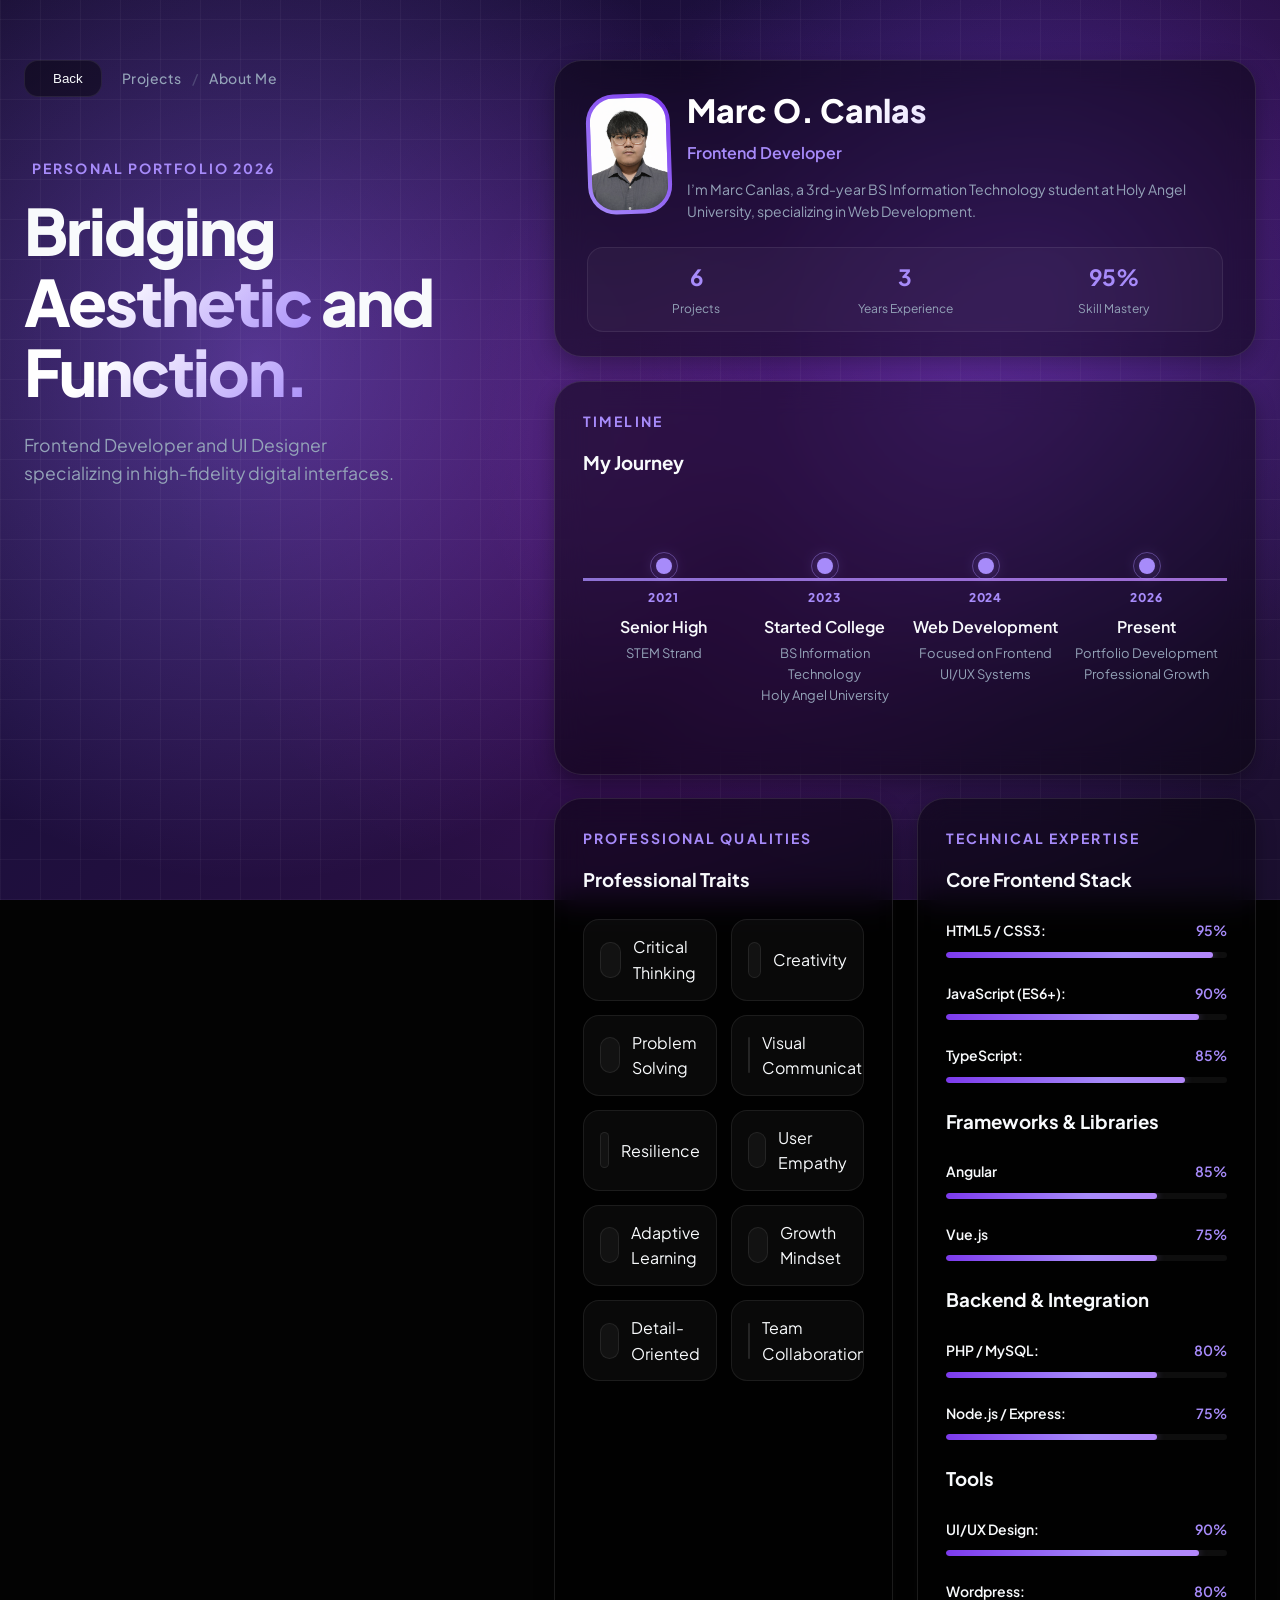
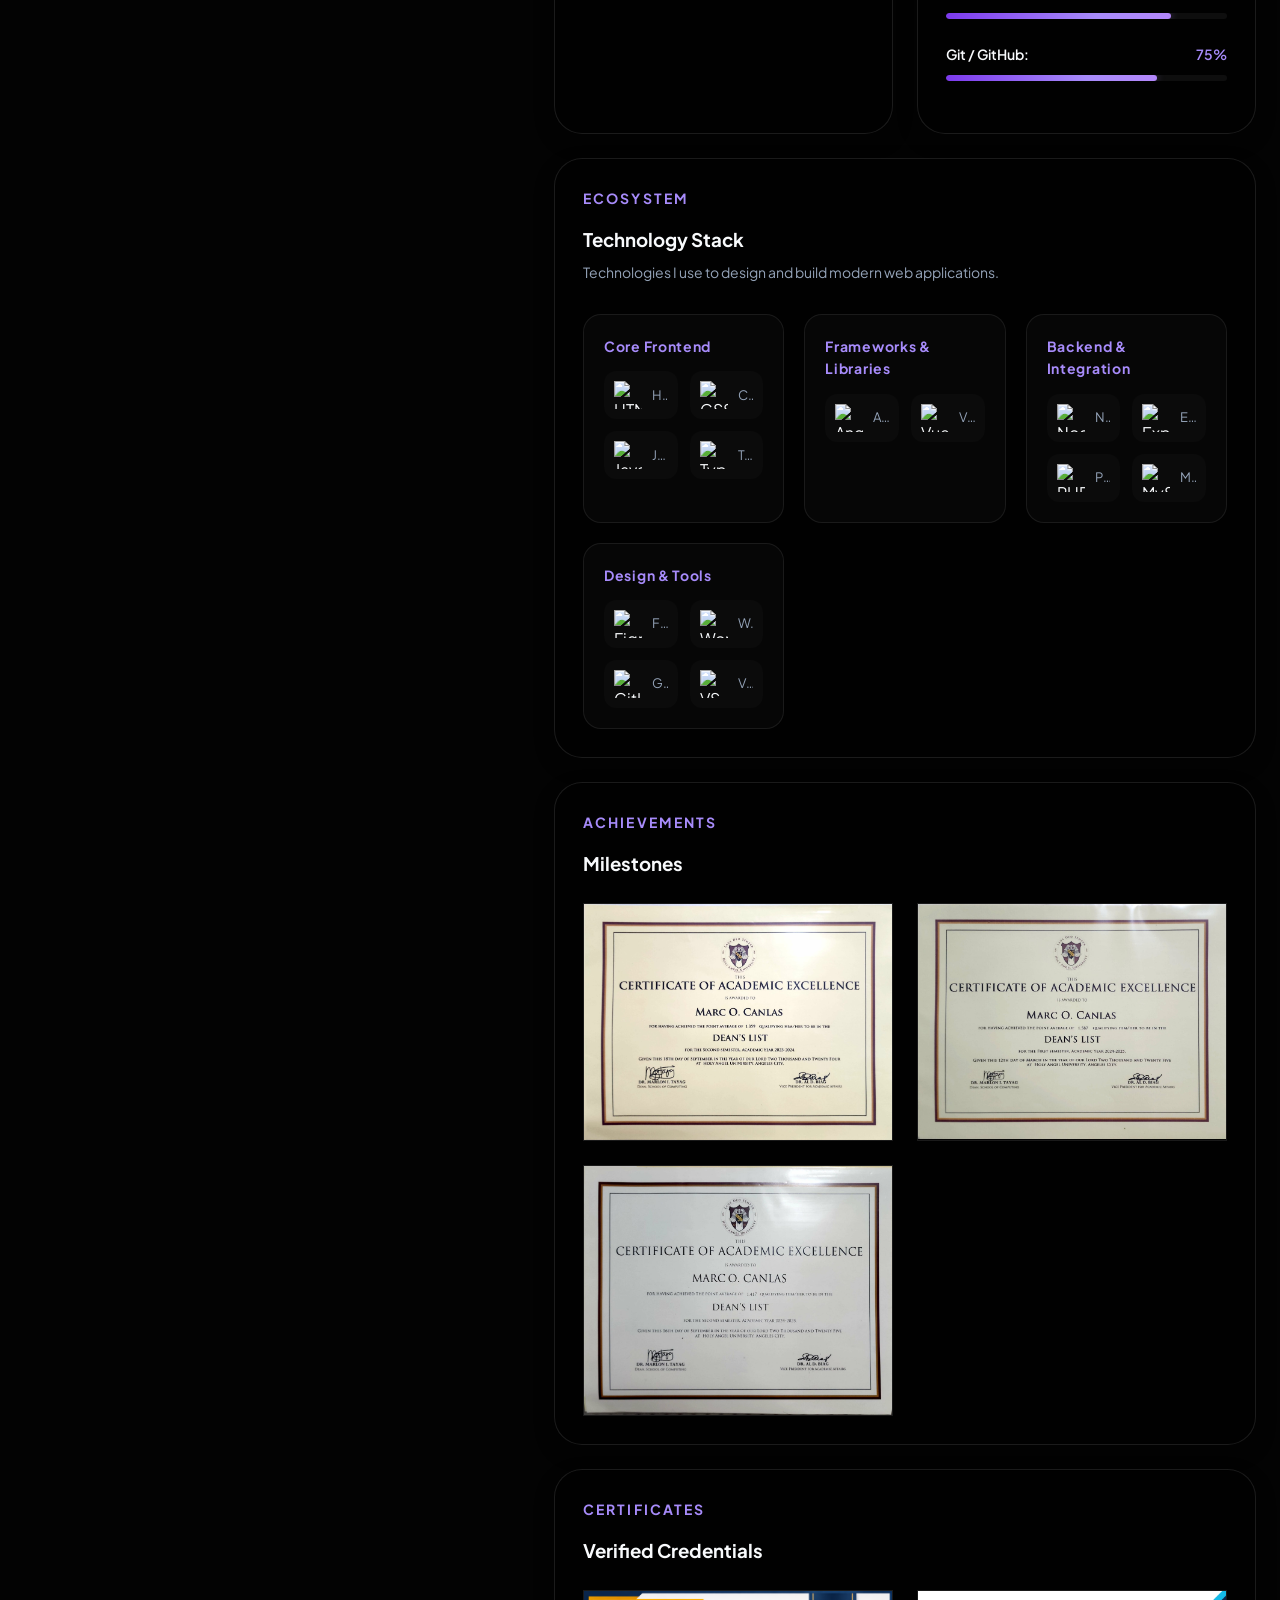
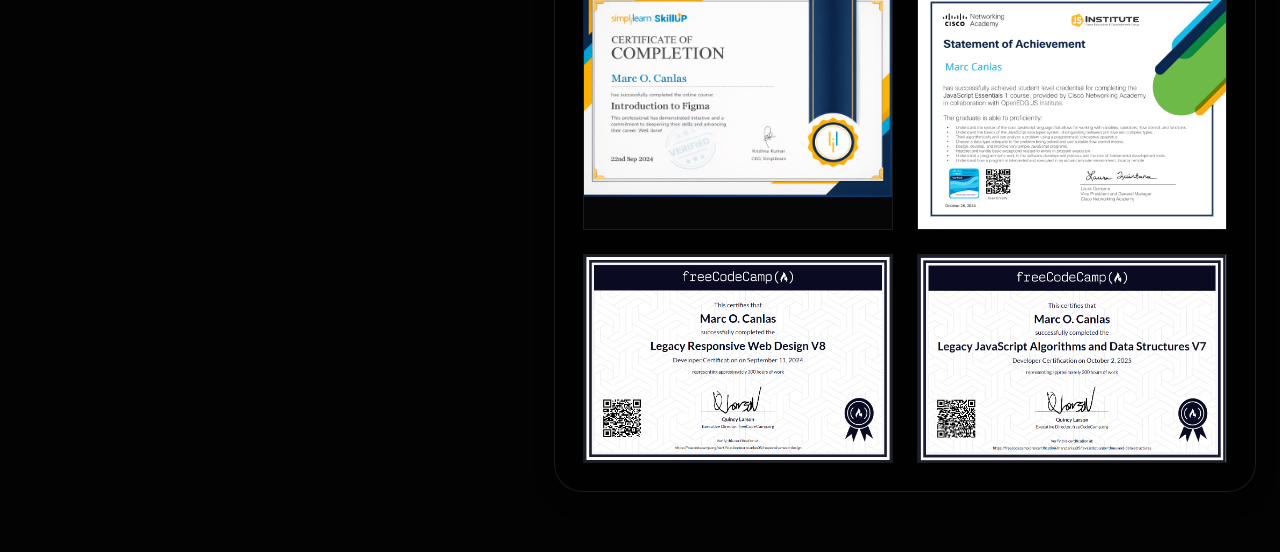
==== profile.html @ a4266c97 "Add files via upload" ====
<!DOCTYPE html>
<html lang="en">
  <head>
    <meta charset="UTF-8">
    <meta name="viewport" content="width=device-width, initial-scale=1.0">
    <title>About Me | Marc Canlas</title>
    <link rel="icon" type="image/png" sizes="64x64" href="img/assets/logo.png">
    <link href="https://fonts.googleapis.com/css2?family=Plus+Jakarta+Sans:wght@300;400;500;600;700;800&family=Inter:wght@400;600&display=swap" rel="stylesheet">
    <script src="https://unpkg.com/lucide@latest"></script>
    <style>
    /* ------------------------- Global & Reset ------------------------- */
      :root {
        --bg: #030303;
        --accent: #a78bfa;
        --accent-glow: rgba(167, 139, 250, 0.4);
        --accent-muted: #7c3aed;
        --accent-soft: rgba(167, 139, 250, 0.05);
        --text-main: #f8fafc;
        --text-dim: #94a3b8;
        --border: rgba(255, 255, 255, 0.08);
        --card-bg: rgba(0, 0, 0, 0.438);
        --transition: all 0.6s cubic-bezier(0.16, 1, 0.3, 1);
      }

      * { margin: 0; padding: 0; box-sizing: border-box; }
      body {
        font-family: 'Plus Jakarta Sans', sans-serif;
        color: var(--text-main);
        background: var(--bg);
        min-height: 100vh;
        line-height: 1.6;
        overflow-x: hidden;
        -webkit-font-smoothing: antialiased;
      }

      /* ------------------------- Animated Background ------------------------- */
      @keyframes gridMove {
        from { background-position: 0 0,0 0,0 0,0 0,0 0,0 0,0 0; }
        to { background-position: 0 0,0 0,0 0,0 0,0 80px,80px 0,0 0; }
      }
      body::before {
        content: "";
        position: fixed; inset:0; z-index:-1;
        background:
          radial-gradient(circle at 82% 30%, rgba(98,45,220,0.342), transparent 35%),
          radial-gradient(circle at 75% 45%, rgba(114,62,234,0.303), transparent 45%),
          radial-gradient(circle at 20% 40%, rgba(139,92,246,0.45), transparent 45%),
          radial-gradient(circle at 50% 50%, rgba(200,0,255,0.15), transparent 60%),
          repeating-linear-gradient(0deg, rgba(255,255,255,0.04) 0 1px, transparent 1px 40px),
          repeating-linear-gradient(90deg, rgba(255,255,255,0.04) 0 1px, transparent 1px 40px),
          linear-gradient(135deg, #140c2c, #1b0f3b, #2a0f44, #1a0f2e);
        background-blend-mode: screen, screen, screen, screen, normal, normal, normal;
        animation: gridMove 4s linear infinite;
      }

      /* --- Entrance Animations --- */
      /* 1. Define the Keyframes */
      @keyframes fadeInUp {
        from {
          opacity: 0;
          transform: translateY(30px) scale(0.98);
          filter: blur(10px);
        }
        to {
          opacity: 1;
          transform: translateY(0) scale(1);
          filter: blur(0);
        }
      }

      @keyframes slideInLeft {
        from {
          opacity: 0;
          transform: translateX(-50px);
        }
        to {
          opacity: 1;
          transform: translateX(0);
        }
      }

      /* 2. Apply to Header and Cards */
      .about-header {
        animation: slideInLeft 1s cubic-bezier(0.16, 1, 0.3, 1) forwards;
      }

      .bento-card {
        opacity: 0; 
        animation: fadeInUp 0.8s cubic-bezier(0.16, 1, 0.3, 1) forwards;
      }

      /* 3. Stagger the grid items */
      .bento-card:nth-child(1) { animation-delay: 0.1s; }
      .bento-card:nth-child(2) { animation-delay: 0.2s; }
      .bento-card:nth-child(3) { animation-delay: 0.3s; }
      .bento-card:nth-child(4) { animation-delay: 0.4s; }
      .bento-card:nth-child(5) { animation-delay: 0.5s; }
      .bento-card:nth-child(6) { animation-delay: 0.6s; }
      .bento-card:nth-child(7) { animation-delay: 0.7s; }

      /* 4. Fix Progress Bar trigger */
      .progress-fill {
        width: 0;
        transition: width 1.5s cubic-bezier(.34, 1.56, .64, 1);
      }

      .animate-progress .progress-fill {
        width: var(--target-width); 
      }

      /* ------------------------- Layout ------------------------- */
      .container {
        max-width: 1400px;
        margin: 0 auto;
        padding: 60px 24px;
        display: grid;
        grid-template-columns: 450px 1fr;
        gap: 80px;
        align-items: start;
      }

      .about-header { position: sticky; top: 60px; }

      .bento-grid {
        display: grid;
        grid-template-columns: repeat(2, 1fr);
        gap: 24px;
      }

              .nav-bar { 
                  display: flex; 
                  align-items: center; 
                  gap: 20px; 
                  margin-bottom: 60px; 
              }

              .back-btn {
                  background: var(--card-bg);
                  border: 1px solid var(--border);
                  padding: 10px 18px;
                  border-radius: 14px;
                  color: var(--text-main);
                  font-weight: 500;
                  cursor: pointer;
                  display: flex;
                  align-items: center;
                  gap: 10px;
                  transition: var(--transition);
                  backdrop-filter: blur(10px);
              }

              .back-btn:hover { 
                  border-color: var(--accent); 
                  background: var(--accent-soft);
                  transform: translateX(-4px);
              }

                      .breadcrumb { 
                  color: var(--text-dim); 
                  font-size: 14px; 
                  letter-spacing: 0.5px;
                  font-weight: 500;
              }

      /* ------------------------- Bento Cards ------------------------- */
      .bento-card {
        position: relative;
        padding: 28px;
        border-radius: 28px;
        cursor: pointer;
        overflow: hidden;
        transition: transform 0.4s cubic-bezier(0.16, 1, 0.3, 1),
                    background 0.4s ease,
                    box-shadow 0.4s ease;
        background: var(--card-bg);
        backdrop-filter: blur(15px);
        -webkit-backdrop-filter: blur(15px);
        border: 1px solid rgba(255, 255, 255, 0.1);
        box-shadow: 0 8px 20px rgba(0, 0, 0, 0.3);
        isolation: isolate;
      }

      /* Glowing Moving Border */
      .bento-card::before {
        content: "";
        position: absolute;
        inset: 0;
        border-radius: inherit;
        padding: 2px;
        background: conic-gradient(
          from var(--border-angle),
          transparent 20%,
          var(--accent) 50%,
          transparent 80%
        );
        -webkit-mask: linear-gradient(#000 0 0) content-box, linear-gradient(#000 0 0);
        -webkit-mask-composite: xor;
        mask-composite: exclude;
        animation: rotateBorder 6s linear infinite;
        opacity: 0.15;
        transition: opacity 0.4s ease;
        pointer-events: none;
      }

      /* Hover Shine Flash */
      .bento-card::after {
        content: "";
        position: absolute;
        top: 0; left: -120%;
        width: 50%; height: 100%;
        background: linear-gradient(to right, transparent, rgba(255,255,255,0.08), transparent);
        transform: skewX(-20deg);
        transition: left 0.6s ease;
        z-index: -1;
      }

      .bento-card:hover {
        transform: translateY(-6px) scale(1.02);
        background: rgba(255,255,255,0.03);
        box-shadow: 0 18px 35px rgba(0,0,0,0.35), 0 0 20px var(--accent-glow);
      }

      .bento-card:hover::before {
        opacity: 0.4;
        animation-duration: 3s;
      }
      .bento-card:hover::after {
        left: 120%;
      }

      /* ------------------------- Components ------------------------- */
      .span-2 { grid-column: span 2; }
      .tall { min-height: 400px; }

      .eyebrow { font-size: 14px; text-transform: uppercase; letter-spacing: 0.15em; color: var(--accent); font-weight: 700; margin-bottom: 16px; display: flex; align-items: center; gap: 8px; }

      .section-title { font-size: 4rem; font-weight: 800; line-height: 1.1; margin-bottom: 24px; letter-spacing: -2px; }
      .text-gradient { background: linear-gradient(135deg, #fff 30%, var(--accent) 100%); -webkit-background-clip: text; -webkit-text-fill-color: transparent; }

      /* Profile Card */
      .profile-card {
        padding: 32px;
        display: flex;
        flex-direction: column;
        gap: 24px;
        background: rgba(0,0,0,0.45);
        border-radius: 28px;
        border: 1px solid rgba(255,255,255,0.1);
        backdrop-filter: blur(15px);
        position: relative;
        overflow: hidden;
        box-shadow: 0 8px 25px rgba(0,0,0,0.3);
        transition: transform 0.5s ease, box-shadow 0.5s ease;
      }

      .profile-card:hover {
        transform: translateY(-8px) scale(1.02);
        box-shadow: 0 18px 35px rgba(0,0,0,0.4), 0 0 25px var(--accent-glow);
      }

      /* Profile Top: Image + Info */
      .profile-top {
        display: flex;
        gap: 24px;
        align-items: center;
      }

      .profile-img-wrapper {
        width: 120px;
        height: 120px;
        border-radius: 28px;
        background: linear-gradient(45deg, var(--accent), var(--accent-muted));
        padding: 4px;
        position: relative;
        transform: rotate(-2deg);
        transition: transform 0.4s ease;
      }

      .profile-img-wrapper img {
        width: 100%;
        height: 100%;
        object-fit: cover;
        border-radius: 24px;
        background: var(--bg);
      }

      .profile-img-wrapper:hover {
        transform: rotate(0deg) scale(1.05);
      }

      .img-glow {
        position: absolute;
        inset: 0;
        border-radius: inherit;
        box-shadow: 0 0 20px var(--accent-glow);
        opacity: 0.6;
        transition: opacity 0.4s ease;
      }

      .profile-img-wrapper:hover .img-glow {
        opacity: 1;
      }

      /* Name and Role */
      .gradient-text {
        background: linear-gradient(135deg, #fff 30%, var(--accent) 100%);
        -webkit-background-clip: text;
        -webkit-text-fill-color: transparent;
        font-size: 2rem;
        font-weight: 800;
        margin-bottom: 4px;
      }

      .role {
        color: var(--accent);
        font-weight: 600;
        margin-bottom: 12px;
      }

      .bio {
        color: var(--text-dim);
        line-height: 1.6;
        font-size: 14px;
      }

      .profile-stats {
        display: flex;
        justify-content: space-between;
        gap: 24px; 
        background: rgba(255,255,255,0.03);
        padding: 12px 16px;
        border-radius: 16px;
        border: 1px solid var(--border);
      }

      .stat-item {
        flex: 1;
        text-align: center; 
      }

      .stat-item h3 {
        font-size: 1.4rem;
        font-weight: 700;
        color: var(--accent);
        margin-bottom: 4px;
      }

      .stat-item p {
        font-size: 12px;
        color: var(--text-dim);
      }

      .profile-card {
        padding: 24px 32px;
      }

      .profile-top {
        display: flex;
        gap: 16px; 
        align-items: center;
      }

      /* Responsive: stack stats on smaller screens */
      @media (max-width: 600px) {
        .profile-stats {
          flex-direction: column;
          gap: 12px;
        }
      }

      /* Floating Icon */
      .profile-card .floating-icon {
        position: absolute;
        top: -12px;
        right: -12px;
        color: var(--accent);
        opacity: 0.3;
        width: 32px;
        height: 32px;
      }

      .bento-card .floating-icon {
        position: absolute;
        top: 28px;   
        right: 28px; 
        color: var(--accent);
        opacity: 0.3;
        width: 32px;
        height: 32px;
        pointer-events: none; 
        
        transition: right 0.4s ease, top 0.4s ease, opacity 0.4s ease;
      }

      .profile-card .floating-icon {
        top: -12px;
        right: -12px;
      }

      /* ---------------- Timeline ---------------- */
      .timeline-horizontal {
        position: relative;
        padding: 40px 0;
      }

      .timeline-line {
        position: absolute;
        top: 60px;
        left: 0;
        height: 3px;
        width: 100%;
        background: linear-gradient(90deg, var(--accent), #c084fc);
        opacity: 0.8;

        transform-origin: left;
        transform: scaleX(0);
        animation: drawLine 1.8s ease forwards;
      }

      @keyframes drawLine {
        from { transform: scaleX(0); }
        to { transform: scaleX(1); }
      }

      .timeline-node:hover {
        transform: translateY(-6px) scale(1.05);
        transition: 0.4s ease;
      }

      .timeline-node:hover .timeline-dot {
        transform: scale(1.4);
      }

      .timeline-row {
        display: flex;
        justify-content: space-between;
        align-items: flex-start;
        position: relative;
      }

      .timeline-node {
        position: relative;
        text-align: center;
        width: 200px;
      }

      .timeline-dot {
        width: 16px;
        height: 16px;
        background: var(--accent);
        border-radius: 50%;
        margin: 0 auto 14px;
        box-shadow: 0 0 15px var(--accent-glow);
        position: relative;
      }

      .timeline-dot::after {
        content: "";
        position: absolute;
        inset: -6px;
        border-radius: 50%;
        border: 1px solid var(--accent);
        opacity: 0.4;
      }

      .timeline-year {
        font-size: 12px;
        font-weight: 800;
        color: var(--accent);
        letter-spacing: 0.08em;
        margin-bottom: 6px;
      }

      .timeline-title {
        font-weight: 600;
        margin-bottom: 4px;
      }

      .timeline-desc {
        font-size: 13px;
        color: var(--text-dim);
      }

      .timeline-node:hover .timeline-dot {
        transform: scale(1.3);
        box-shadow: 0 0 25px var(--accent-glow);
      }

      /* ---------------- Enhanced Skills ---------------- */

      .skill-item {
        margin-bottom: 24px;
        transition: transform 0.4s ease;
      }

      .skill-info {
        display: flex;
        justify-content: space-between;
        margin-bottom: 10px;
        font-weight: 600;
        font-size: 14px;
      }

      .skill-percent {
        color: var(--accent);
        transition: all 0.4s ease;
      }

      /* Progress Bar */
      .progress-bg {
        height: 6px;
        background: rgba(255,255,255,0.05);
        border-radius: 30px;
        overflow: hidden;
        position: relative;
      }

      /* Animated gradient fill */
      .progress-fill {
        height: 100%;
        width: 0;
        border-radius: 30px;

        background: linear-gradient(
          90deg,
          var(--accent-muted),
          var(--accent),
          #c084fc,
          var(--accent)
        );

        background-size: 200% 100%;
        animation: progressFlow 4s linear infinite;

        box-shadow: 0 0 8px var(--accent-glow);
        transition: width 1.2s cubic-bezier(.34,1.56,.64,1);
      }

      @keyframes progressFlow {
        0% { background-position: 200% 0; }
        100% { background-position: 0% 0; }
      }

      .bento-card:hover .progress-fill {
        box-shadow:
          0 0 10px var(--accent),
          0 0 20px var(--accent-glow),
          0 0 35px var(--accent-glow);
      }

      .bento-card:hover .skill-percent {
        text-shadow:
          0 0 8px var(--accent),
          0 0 15px var(--accent-glow);
        transform: scale(1.2);
      }

      .skill-item:hover {
        transform: translateX(6px);
      }


      /* ---------------- Soft Skills ---------------- */

      .soft-grid{
        display:grid;
        grid-template-columns:repeat(2,1fr);
        gap:14px;
      }

      .soft-skill{
        display:flex;
        align-items:center;
        gap:12px;

        padding:14px 16px;

        background:rgba(255,255,255,0.03);
        border:1px solid var(--border);
        border-radius:16px;

        transition:all .35s cubic-bezier(.16,1,.3,1);
        cursor:pointer;

        position:relative;
        overflow:hidden;
      }

      /* glow background */
      .soft-skill::before{
        content:"";
        position:absolute;
        inset:0;

        background:radial-gradient(
          circle at var(--x) var(--y),
          var(--accent-soft),
          transparent 70%
        );

        opacity:0;
        transition:opacity .4s ease;
      }

      .soft-skill:hover::before{
        opacity:1;
      }

      /* icon */
      .soft-icon{
        width:36px;
        height:36px;

        display:flex;
        align-items:center;
        justify-content:center;

        border-radius:10px;

        background:rgba(255,255,255,0.04);
        border:1px solid var(--border);

        transition:all .35s ease;
      }

      /* hover interactions */
      .soft-skill:hover{
        transform:translateY(-4px) scale(1.02);
        border-color:var(--accent);
        box-shadow:
        0 10px 25px rgba(0,0,0,0.35),
        0 0 18px var(--accent-glow);
      }

      .soft-skill:hover .soft-icon{
        background:var(--accent-soft);
        transform:rotate(8deg) scale(1.1);
      }


      /* ---------------- Toolkit Section ---------------- */

      .toolkit-header{
      margin-bottom:30px;
      }

      .toolkit-desc{
      color:var(--text-dim);
      font-size:14px;
      margin-top:6px;
      }

      .toolkit-grid{
      display:grid;
      grid-template-columns:repeat(3, minmax(0,1fr));
      gap:20px;
      width:100%;
      }

      .stack-group{
      width:100%;
      padding:20px;
      border-radius:18px;
      background:rgba(255,255,255,0.02);
      border:1px solid var(--border);
      transition:all .35s ease;
      }

      .stack-group h4{
      margin-bottom:14px;
      font-size:14px;
      letter-spacing:.05em;
      color:var(--accent);
      }

      .stack-items{
      display:grid;
      grid-template-columns:repeat(2,1fr);
      gap:12px;
      }

      .stack-item{
      display:flex;
      align-items:center;
      gap:10px;

      padding:10px;

      border-radius:12px;
      background:rgba(255,255,255,0.02);

      transition:all .3s ease;
      cursor:pointer;

      min-width:0;
      width:100%;
      }

      .stack-item span{
      font-size:13px;
      color:var(--text-dim);

      white-space:nowrap;
      overflow:hidden;
      text-overflow:ellipsis;
      }

      .stack-item img{
      width:28px;
      height:28px;
      }

      .stack-item span{
      font-size:13px;
      color:var(--text-dim);
      }

      /* hover interactions */

      .stack-item:hover{
      transform:translateY(-4px) scale(1.05);

      background:var(--accent-soft);

      box-shadow:
      0 10px 20px rgba(0,0,0,0.3),
      0 0 12px var(--accent-glow);
      }

      .stack-group:hover{
      border-color:var(--accent);
      box-shadow:0 0 18px var(--accent-glow);
      }

      /* ---------------- Achievements & Certificates Section ---------------- */
      .cert-grid {
        display: grid;
        grid-template-columns: repeat(auto-fit, minmax(280px, 1fr));
        gap: 24px;
      }

      .cert-item {
        position: relative;
        overflow: hidden;
        border: 1px solid rgba(255, 255, 255, 0.08);
        border-radius: 0; 
        background: rgba(255, 255, 255, 0.02);
        cursor: pointer;
        transition: box-shadow 0.4s ease;
      }

      .cert-item a {
        display: block;
        color: inherit;
        text-decoration: none;
      }

      .cert-item img {
        width: 100%;
        height: auto; 
        display: block;
        transition: transform 0.3s ease;
      }

      /* Hover overlay with info */
      .cert-overlay {
        position: absolute;
        bottom: 0;
        left: 0;
        right: 0;
        background: rgba(0,0,0,0.85);
        color: #f8fafc;
        padding: 14px 16px;
        transform: translateY(100%);
        transition: transform 0.4s ease;
        font-size: 13px;
        line-height: 1.4;
        max-height: 100%;
        overflow-y: auto;
      }

      .cert-overlay h4 {
        font-size: 16px;
        color: var(--accent);
        margin-bottom: 6px;
      }

      .cert-overlay p {
        font-size: 13px;
        color: var(--text-dim);
        margin-bottom: 4px;
      }

      .cert-item:hover .cert-overlay {
        transform: translateY(0);
      }

      .cert-item:hover img {
        transform: scale(1.02); 
      }

      .cert-item:hover {
        box-shadow: 0 8px 25px rgba(0,0,0,0.35), 0 0 15px var(--accent-glow);
      }

      /* Responsive */
      @media (max-width: 1100px) {
        .cert-grid {
          grid-template-columns: repeat(auto-fit, minmax(220px, 1fr));
        }
      }

      @media (max-width: 600px) {
        .cert-grid {
          grid-template-columns: 1fr;
        }
      }

      /* ------------------------- Responsive ------------------------- */
      @media (max-width: 1100px) { 
        .container { grid-template-columns: 1fr; gap: 40px; } 
        .about-header { position: relative; top: 0; } 
        .section-title { font-size: 3rem; } 
      }
      @media (max-width: 600px) { 
        .bento-grid { grid-template-columns: 1fr; } 
        .span-2 { grid-column: span 1; } 
      }

    </style>
  </head>

  <body>
  <div class="container">
    <header class="about-header">
        <nav class="nav-bar">
          <button class="back-btn" onclick="window.history.back()">
            <i data-lucide="arrow-left" size="18"></i> Back
          </button>
          <div class="breadcrumb">
            Projects <span style="margin: 0 8px; opacity: 0.3;">/</span> About Me
          </div>
        </nav>
      <span class="eyebrow"><i data-lucide="sparkles" size="14"></i> Personal Portfolio 2026</span>
      <h2 class="section-title">Bridging <span class="text-gradient">Aesthetic</span> and <span class="text-gradient">Function.</span></h2>
      <p style="color: var(--text-dim); font-size:1.1rem; max-width:400px; margin-bottom:32px;">
        Frontend Developer and UI Designer specializing in high-fidelity digital interfaces.
      </p>
    </header>

    <main class="bento-grid">

      <!-- About Card -->
      <div class="bento-card span-2 profile-card" data-panel="profile">
        <div class="profile-top">
          <div class="profile-img-wrapper">
            <img src="img/assets/profile.png" alt="Marc Canlas">
          </div>
          <div class="profile-info">
            <h2 class="gradient-text">Marc O. Canlas</h2>
            <p class="role">Frontend Developer</p>
            <p class="bio">
              I’m Marc Canlas, a 3rd-year BS Information Technology student at Holy Angel University, specializing in Web Development. 
            </p>
          </div>
        </div>

        <div class="profile-stats">
          <div class="stat-item">
            <h3>6</h3>
            <p>Projects</p>
          </div>
          <div class="stat-item">
            <h3>3</h3>
            <p>Years Experience</p>
          </div>
          <div class="stat-item">
            <h3>95%</h3>
            <p>Skill Mastery</p>
          </div>
        </div>
      </div>

      <!-- Timeline Card -->
      <div class="bento-card span-2" data-panel="timeline">
        <span class="eyebrow">Timeline</span>
        <h3 style="margin-bottom:40px;">My Journey</h3>

        <div class="timeline-horizontal">
          <div class="timeline-line"></div>
          <div class="timeline-row">

            <div class="timeline-node">
              <div class="timeline-dot"></div>
              <div class="timeline-year">2021</div>
              <div class="timeline-title">Senior High</div>
              <div class="timeline-desc">STEM Strand</div>
            </div>

            <div class="timeline-node">
              <div class="timeline-dot"></div>
              <div class="timeline-year">2023</div>
              <div class="timeline-title">Started College</div>
              <div class="timeline-desc">BS Information Technology<br>Holy Angel University</div>
            </div>

            <div class="timeline-node">
              <div class="timeline-dot"></div>
              <div class="timeline-year">2024</div>
              <div class="timeline-title">Web Development</div>
              <div class="timeline-desc">Focused on Frontend<br>UI/UX Systems</div>
            </div>

            <div class="timeline-node">
              <div class="timeline-dot"></div>
              <div class="timeline-year">2026</div>
              <div class="timeline-title">Present</div>
              <div class="timeline-desc">Portfolio Development<br>Professional Growth</div>
            </div>

          </div>
        </div>

        <i data-lucide="git-branch" class="floating-icon"></i>
      </div>

      <!-- Soft Skills Card -->
      <div class="bento-card tall" data-panel="softskills">
        <span class="eyebrow">Professional Qualities</span>
        <h3 style="margin-bottom:24px;">Professional Traits</h3>

        <div class="soft-grid">

          <div class="soft-skill">
            <div class="soft-icon">
              <i data-lucide="brain" size="18"></i>
            </div>
            <span>Critical Thinking</span>
          </div>

          <div class="soft-skill">
            <div class="soft-icon">
              <i data-lucide="palette" size="18"></i>
            </div>
            <span>Creativity</span>
          </div>

          <div class="soft-skill">
            <div class="soft-icon">
              <i data-lucide="zap" size="18"></i>
            </div>
            <span>Problem Solving</span>
          </div>

          <div class="soft-skill">
            <div class="soft-icon">
              <i data-lucide="eye" size="18"></i>
            </div>
            <span>Visual Communication</span>
          </div>

          <div class="soft-skill">
            <div class="soft-icon">
              <i data-lucide="shield-check" size="18"></i>
            </div>
            <span>Resilience</span>
          </div>

          <div class="soft-skill">
            <div class="soft-icon">
              <i data-lucide="heart" size="18"></i>
            </div>
            <span>User Empathy</span>
          </div>

          <div class="soft-skill">
            <div class="soft-icon">
              <i data-lucide="refresh-cw" size="18"></i>
            </div>
            <span>Adaptive Learning</span>
          </div>

          <div class="soft-skill">
            <div class="soft-icon">
              <i data-lucide="trending-up" size="18"></i>
            </div>
            <span>Growth Mindset</span>
          </div>

          <div class="soft-skill">
            <div class="soft-icon">
              <i data-lucide="target" size="18"></i>
            </div>
            <span>Detail-Oriented</span>
          </div>

          <div class="soft-skill">
            <div class="soft-icon">
              <i data-lucide="users" size="18"></i>
            </div>
            <span>Team Collaboration</span>
          </div>

        </div>

        <i data-lucide="sparkles" class="floating-icon"></i>
      </div>

      <!-- Skills Card -->
      <div class="bento-card tall" data-panel="skills">
        <span class="eyebrow">Technical Expertise</span>
        <h3 style="margin-bottom:24px;">Core Frontend Stack</h3>

        <div class="skill-item">
          <div class="skill-info">
            <span>HTML5 / CSS3:</span>
            <span class="skill-percent">95%</span>
          </div>
          <div class="progress-bg">
            <div class="progress-fill" style="width:95%;"></div>
          </div>
        </div>

        <div class="skill-item">
          <div class="skill-info">
            <span>JavaScript (ES6+):</span>
            <span class="skill-percent">90%</span>
          </div>
          <div class="progress-bg">
            <div class="progress-fill" style="width:90%;"></div>
          </div>
        </div>

        <div class="skill-item">
          <div class="skill-info">
            <span>TypeScript:</span>
            <span class="skill-percent">85%</span>
          </div>
          <div class="progress-bg">
            <div class="progress-fill" style="width:85%;"></div>
          </div>
        </div>

        <h3 style="margin-bottom:24px;">Frameworks & Libraries</h3>

        <div class="skill-item">
          <div class="skill-info">
            <span>Angular</span>
            <span class="skill-percent">85%</span>
          </div>
          <div class="progress-bg">
            <div class="progress-fill" style="width:75%;"></div>
          </div>
        </div>

        <div class="skill-item">
          <div class="skill-info">
            <span>Vue.js</span>
            <span class="skill-percent">75%</span>
          </div>
          <div class="progress-bg">
            <div class="progress-fill" style="width:75%;"></div>
          </div>
        </div>

        <h3 style="margin-bottom:24px;">Backend & Integration</h3>

        <div class="skill-item">
          <div class="skill-info">
            <span>PHP / MySQL:</span>
            <span class="skill-percent">80%</span>
          </div>
          <div class="progress-bg">
            <div class="progress-fill" style="width:75%;"></div>
          </div>
        </div>

        <div class="skill-item">
          <div class="skill-info">
            <span>Node.js / Express:</span>
            <span class="skill-percent">75%</span>
          </div>
          <div class="progress-bg">
            <div class="progress-fill" style="width:75%;"></div>
          </div>
        </div>

        <h3 style="margin-bottom:24px;">Tools</h3>

        <div class="skill-item">
          <div class="skill-info">
            <span>UI/UX Design:</span>
            <span class="skill-percent">90%</span>
          </div>
          <div class="progress-bg">
            <div class="progress-fill" style="width:90%;"></div>
          </div>
        </div>

        <div class="skill-item">
          <div class="skill-info">
            <span>Wordpress:</span>
            <span class="skill-percent">80%</span>
          </div>
          <div class="progress-bg">
            <div class="progress-fill" style="width:80%;"></div>
          </div>
        </div>

        <div class="skill-item">
          <div class="skill-info">
            <span>Git / GitHub:</span>
            <span class="skill-percent">75%</span>
          </div>
          <div class="progress-bg">
            <div class="progress-fill" style="width:75%;"></div>
          </div>
        </div>

        <i data-lucide="code-2" class="floating-icon"></i>
      </div>

      <!-- Toolkit Card -->
      <div class="bento-card span-2 toolkit-card" data-panel="toolkit">
        <div class="toolkit-header">
          <span class="eyebrow">Ecosystem</span>
          <h3>Technology Stack</h3>
          <p class="toolkit-desc">Technologies I use to design and build modern web applications.</p>
        </div>

        <div class="toolkit-grid">

          <div class="stack-group">
            <h4>Core Frontend</h4>
            <div class="stack-items">
              <div class="stack-item"><img src="https://skillicons.dev/icons?i=html" alt="HTML5"><span>HTML5</span></div>
              <div class="stack-item"><img src="https://skillicons.dev/icons?i=css" alt="CSS3"><span>CSS3</span></div>
              <div class="stack-item"><img src="https://skillicons.dev/icons?i=js" alt="JavaScript"><span>JavaScript</span></div>
              <div class="stack-item"><img src="https://skillicons.dev/icons?i=ts" alt="TypeScript"><span>TypeScript</span></div>
            </div>
          </div>

          <div class="stack-group">
            <h4>Frameworks & Libraries</h4>
            <div class="stack-items">
              <div class="stack-item"><img src="https://skillicons.dev/icons?i=angular" alt="Angular"><span>Angular</span></div>
              <div class="stack-item"><img src="https://skillicons.dev/icons?i=vue" alt="Vue.js"><span>Vue.js</span></div>
            </div>
          </div>

          <div class="stack-group">
            <h4>Backend & Integration</h4>
            <div class="stack-items">
              <div class="stack-item"><img src="https://skillicons.dev/icons?i=nodejs" alt="Node.js"><span>Node.js</span></div>
              <div class="stack-item"><img src="https://skillicons.dev/icons?i=express" alt="Express"><span>Express</span></div>
              <div class="stack-item"><img src="https://skillicons.dev/icons?i=php" alt="PHP"><span>PHP</span></div>
              <div class="stack-item"><img src="https://skillicons.dev/icons?i=mysql" alt="MySQL"><span>MySQL</span></div>
            </div>
          </div>

          <div class="stack-group">
            <h4>Design & Tools</h4>
            <div class="stack-items">
              <div class="stack-item"><img src="https://skillicons.dev/icons?i=figma" alt="Figma"><span>Figma</span></div>
              <div class="stack-item"><img src="https://skillicons.dev/icons?i=wordpress" alt="WordPress"><span>WordPress</span></div>
              <div class="stack-item"><img src="https://skillicons.dev/icons?i=github" alt="GitHub"><span>GitHub</span></div>
              <div class="stack-item"><img src="https://skillicons.dev/icons?i=vscode" alt="VS Code"><span>VS Code</span></div>
            </div>
          </div>

        </div>

        <i data-lucide="layers" class="floating-icon"></i>
      </div>

      <!-- Achievements Card -->
      <div class="bento-card span-2" data-panel="achievements">
        <span class="eyebrow">Achievements</span>
        <h3 style="margin-bottom: 24px;">Milestones</h3>

        <div class="cert-grid">
          <!-- Achievement Items -->
          <div class="cert-item">
            <a href="img/achievements/Achievement1.jpg" target="_blank" download>
              <img src="img/achievements/Achievement1.jpg" alt="Dean Lister1">
              <div class="cert-overlay">
                <h4>Dean Lister – 1st Year, 2nd Semester</h4>
                <p><strong>Date:</strong> Sep 18th</p>
              </div>
            </a>
          </div>

          <div class="cert-item">
            <a href="img/achievements/Achievement2.jpg" target="_blank" download>
              <img src="img/achievements/Achievement2.jpg" alt="Dean Lister2">
              <div class="cert-overlay">
                <h4>Dean Lister – 2nd Year, 1st Semester</h4>
                <p><strong>Date:</strong> March 12th</p>
              </div>
            </a>
          </div>

          <div class="cert-item">
            <a href="img/achievements/Achievement3.jpg" target="_blank" download>
              <img src="img/achievements/Achievement3.jpg" alt="Dean Lister3">
              <div class="cert-overlay">
                <h4>Dean Lister – 2nd Year, 2nd Semester</h4>
                <p><strong>Date:</strong> Sep 18th</p>
              </div>
            </a>
          </div>
        </div>

        <i data-lucide="award" class="floating-icon"></i>
      </div>

      <!-- Certificates Card -->
      <div class="bento-card span-2" data-panel="certificates">
        <span class="eyebrow">Certificates</span>
        <h3 style="margin-bottom: 24px;">Verified Credentials</h3>

        <div class="cert-grid">
          <!-- Certificate Items -->
          <div class="cert-item">
            <a href="img/certificates/introduction_to_figma.png" target="_blank" download>
              <img src="img/certificates/introduction_to_figma.png" alt="Introduction to Figma">
              <div class="cert-overlay">
                <h4>Introduction to Figma</h4>
                <p><strong>Platform:</strong> Simplilearn</p>
                <p><strong>Date:</strong> Sep 22 2024</p>
              </div>
            </a>
          </div>

          <div class="cert-item">
            <a href="img/certificates/javascript_essentials_1.png" target="_blank" download>
              <img src="img/certificates/javascript_essentials_1.png" alt="JavaScript Essential 1">
              <div class="cert-overlay">
                <h4>JavaScript Essential 1</h4>
                <p><strong>Platform:</strong> Cisco</p>
                <p><strong>Date:</strong> Oct 26 2024</p>
              </div>
            </a>
          </div>

          <div class="cert-item">
            <a href="img/certificates/responsive_web_design.png" target="_blank" download>
              <img src="img/certificates/responsive_web_design.png" alt="Responsive Web Design">
              <div class="cert-overlay">
                <h4>Legacy Responsive Web Design V8</h4>
                <p><strong>Platform:</strong> FreeCodeCamp</p>
                <p><strong>Date:</strong> Sep 11 2024</p>
              </div>
            </a>
          </div>

          <div class="cert-item">
            <a href="img/certificates/javascript_algorithms.png" target="_blank" download>
              <img src="img/certificates/javascript_algorithms.png" alt="JavaScript Algorithms">
              <div class="cert-overlay">
                <h4>Legacy JavaScript Algorithms and Data Structures V7</h4>
                <p><strong>Platform:</strong> FreeCodeCamp</p>
                <p><strong>Date:</strong> Oct 2 2025</p>
              </div>
            </a>
          </div>
        </div>

        <i data-lucide="award" class="floating-icon"></i>
      </div>

    </main>
  </div>
    <script>
      lucide.createIcons();

      // Glow effect for cards
      document.querySelectorAll('.bento-card').forEach(card => {
        card.addEventListener('mousemove', e => {
          const rect = card.getBoundingClientRect();
          const x = ((e.clientX - rect.left) / rect.width) * 100;
          const y = ((e.clientY - rect.top) / rect.height) * 100;
          card.style.setProperty('--x', `${x}%`);
          card.style.setProperty('--y', `${y}%`);
        });

        card.addEventListener('click', () => {
          const panelId = card.getAttribute('data-panel');
          document.querySelectorAll('.panel-content').forEach(p => p.style.display = 'none');
          const panel = document.getElementById(`panel-${panelId}`);
          if(panel) panel.style.display = 'block';
          document.getElementById("infoPanel").classList.add("active");
        });
      });

      // Auto-refresh on top
      window.onbeforeunload = function () {
        window.scrollTo(0, 0);
      };

      window.onload = function () {
        window.scrollTo(0, 0);
      };

    </script>
  </body>
</html>
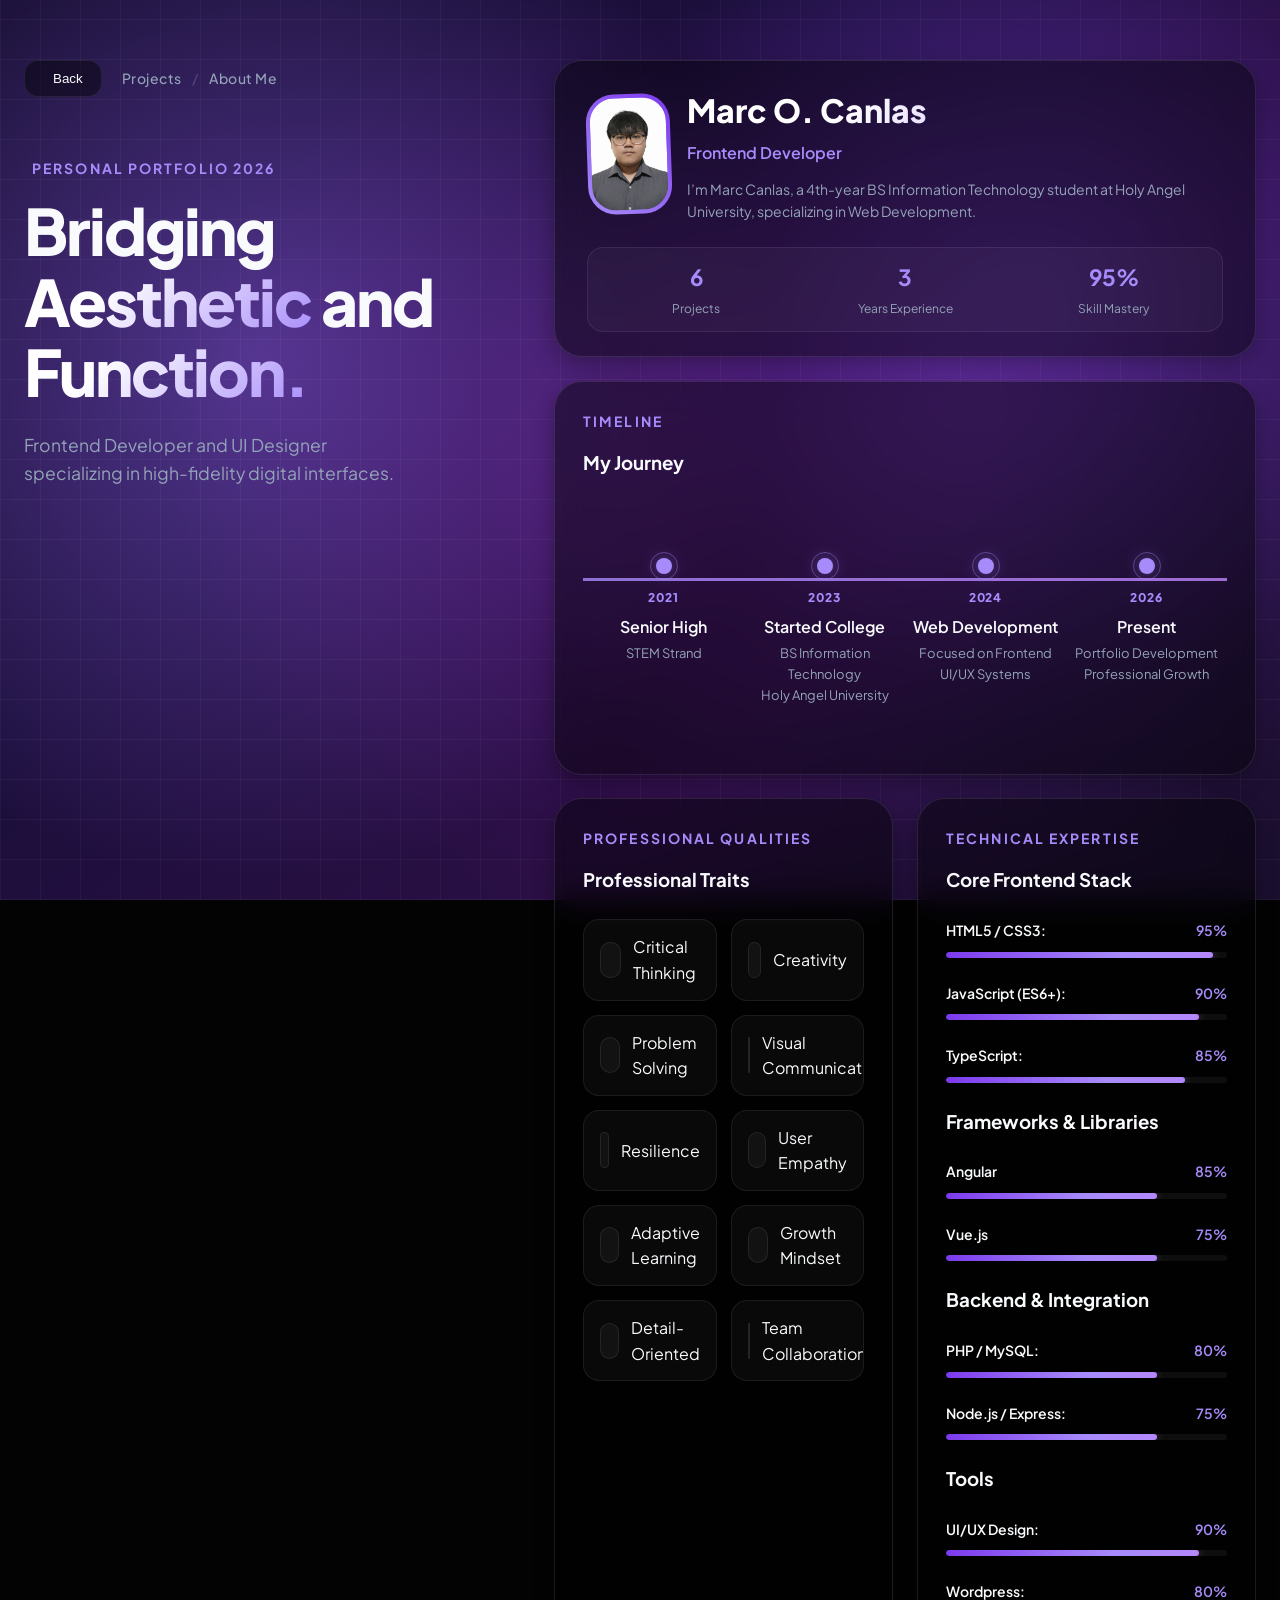
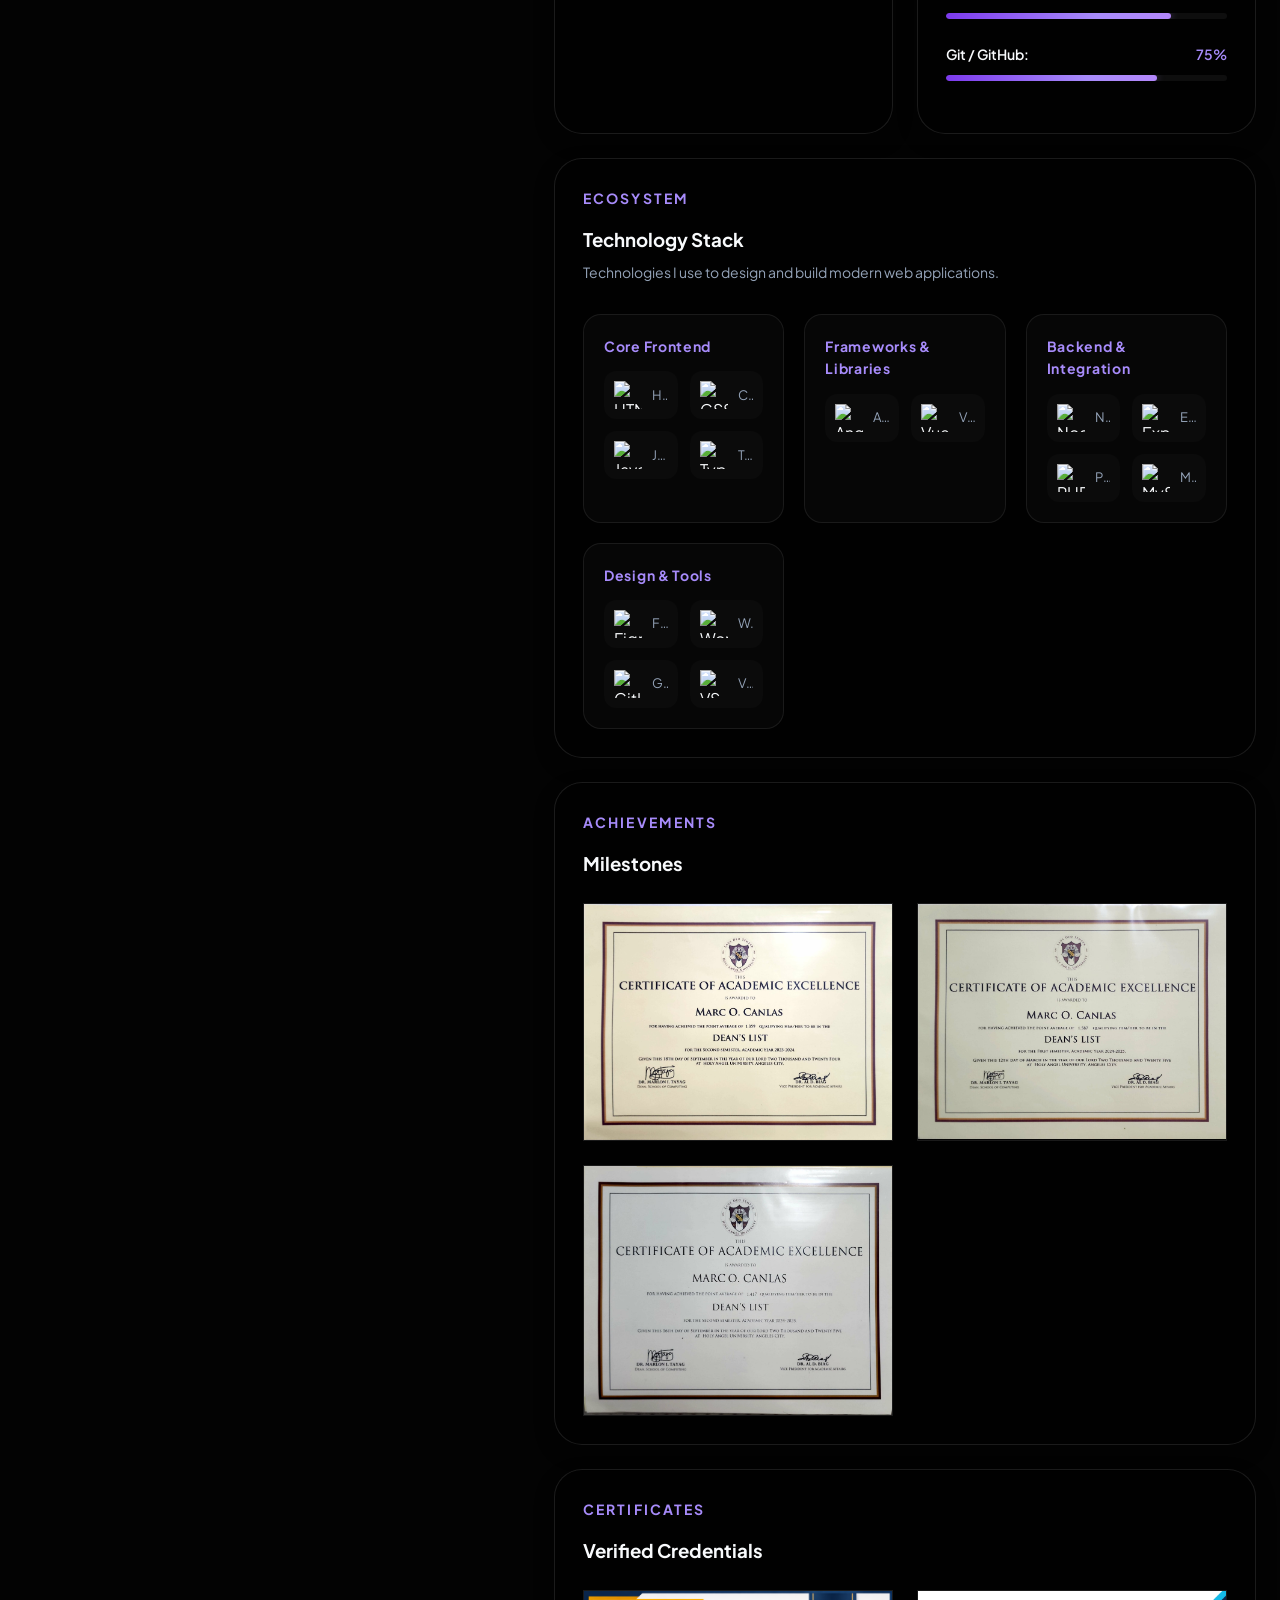
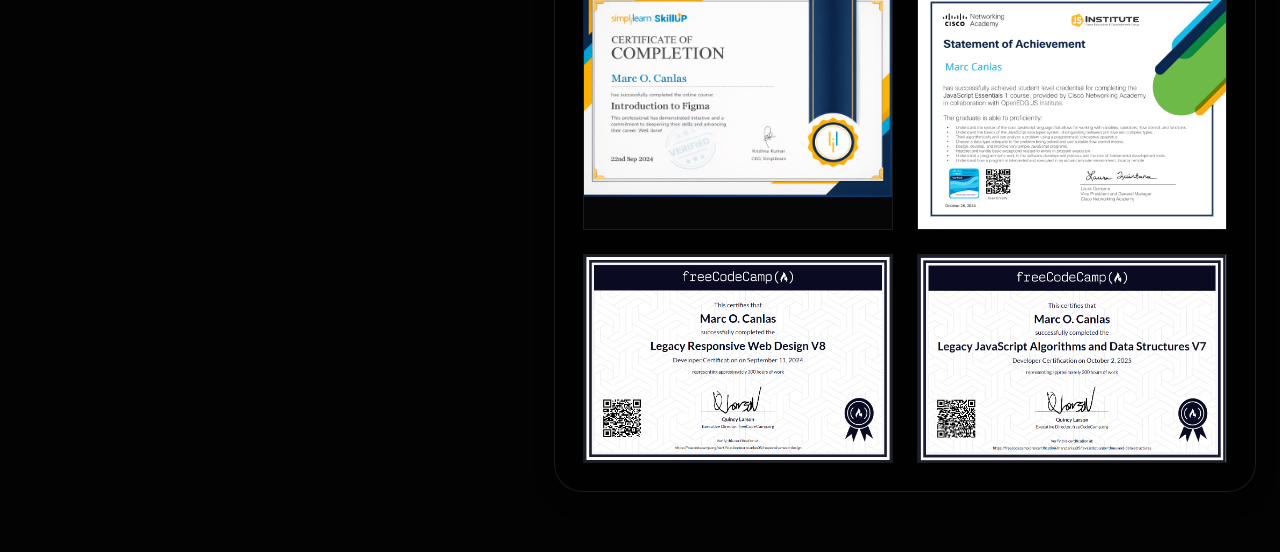
==== commit bc9fa806: "Update profile.html" ====
--- a/profile.html
+++ b/profile.html
@@ -860,7 +860,7 @@
             <h2 class="gradient-text">Marc O. Canlas</h2>
             <p class="role">Frontend Developer</p>
             <p class="bio">
-              I’m Marc Canlas, a 3rd-year BS Information Technology student at Holy Angel University, specializing in Web Development. 
+              I’m Marc Canlas, a 4th-year BS Information Technology student at Holy Angel University, specializing in Web Development. 
             </p>
           </div>
         </div>
@@ -1304,4 +1304,4 @@
 
     </script>
   </body>
-</html>+</html>
